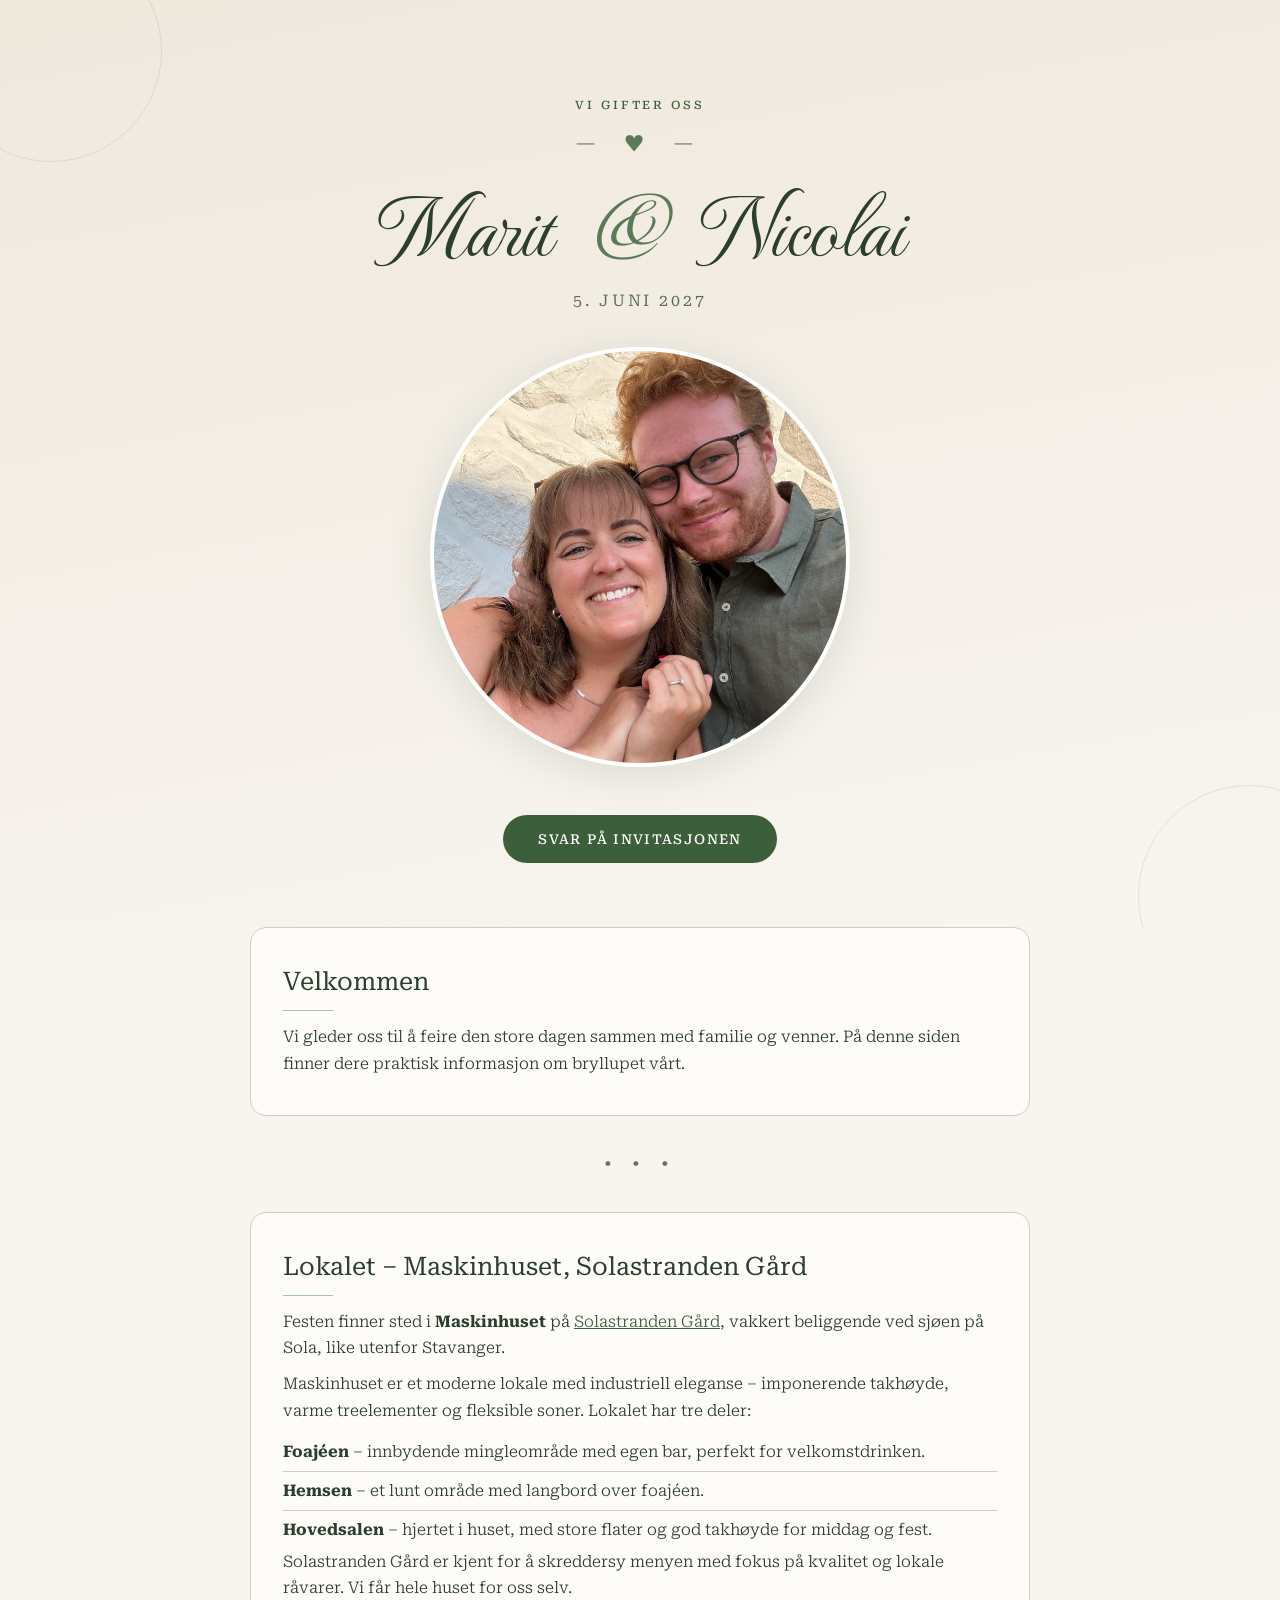
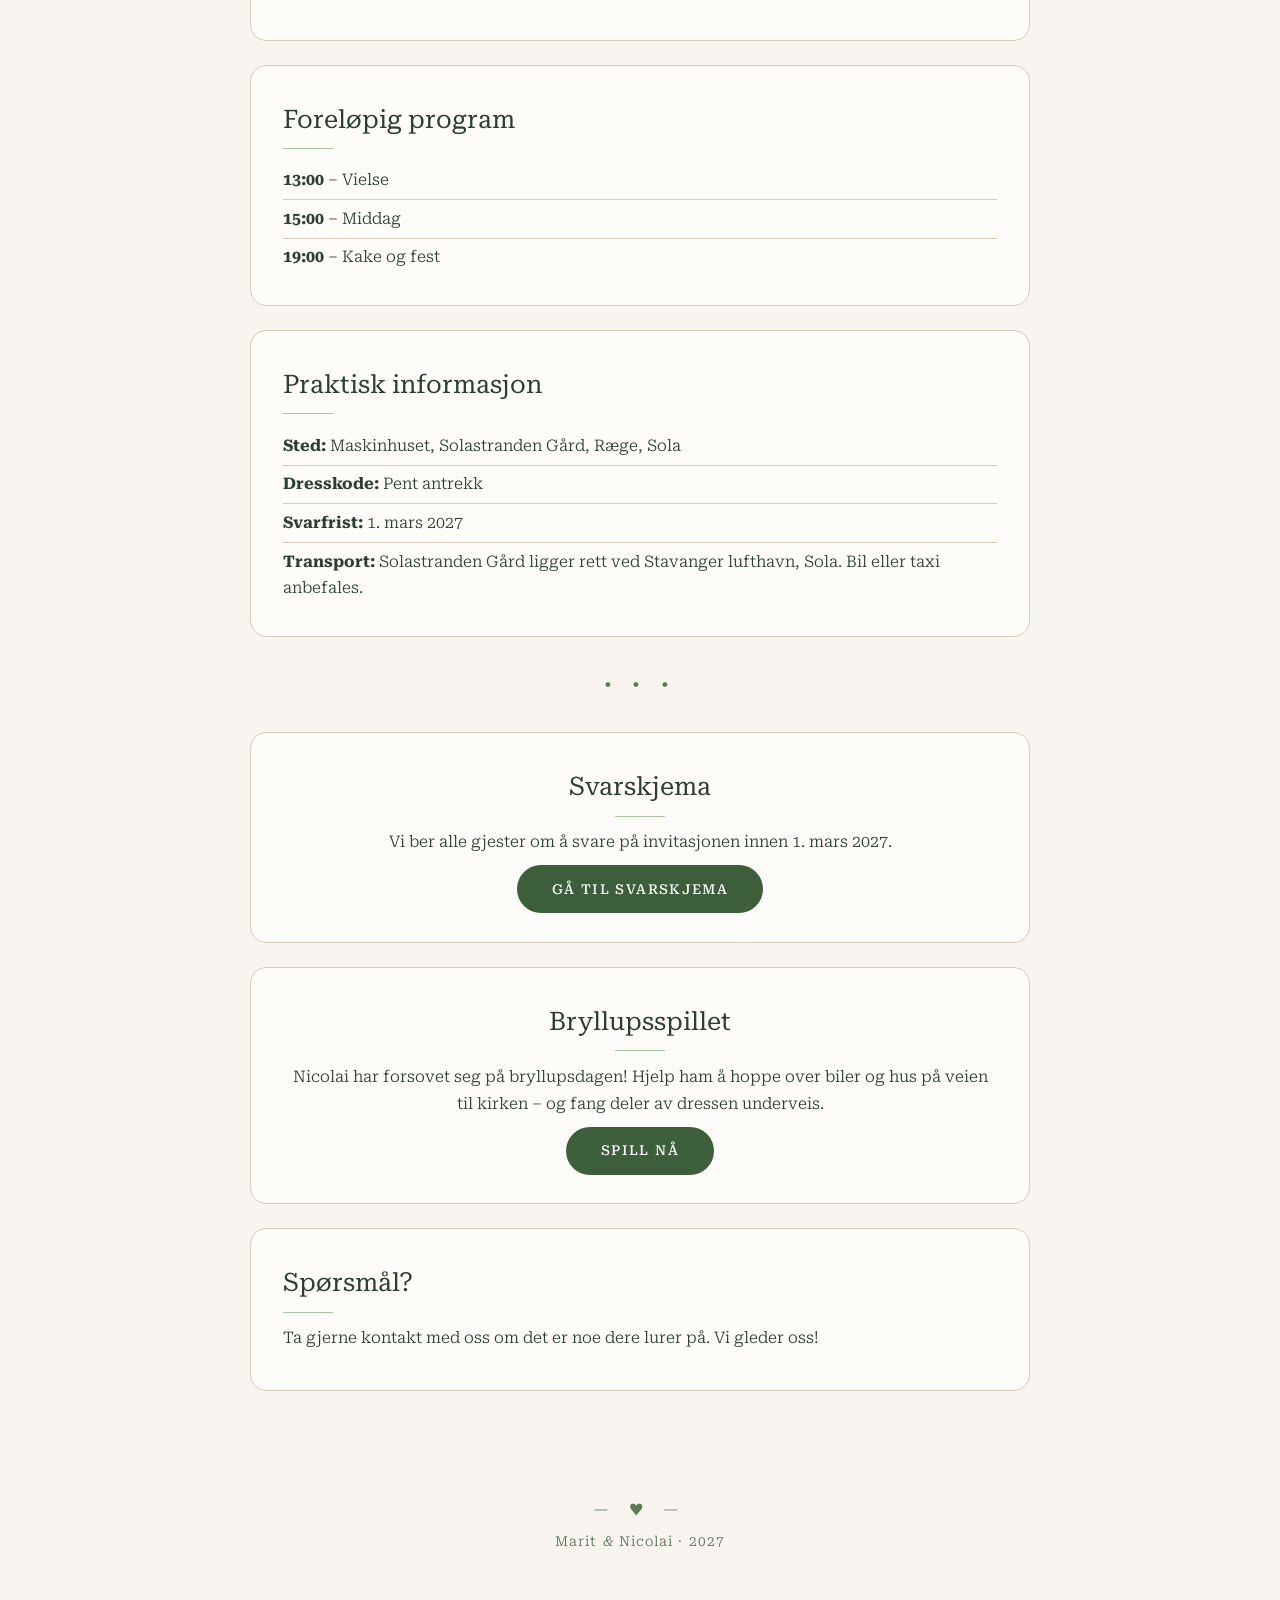
==== index.html @ cee585cf "PAge setup" ====
<!doctype html>
<html lang="no">
  <head>
    <meta charset="UTF-8" />
    <meta name="viewport" content="width=device-width, initial-scale=1.0" />
    <title>Marit & Nicolai – Bryllup 5. juni 2027</title>
    <meta
      name="description"
      content="Bryllupsside for Marit og Nicolai. Her finner du informasjon og svarskjema."
    />
    <link rel="stylesheet" href="./styles.css" />
  </head>
  <body>
    <header class="hero">
      <p class="eyebrow">Vi gifter oss</p>
      <span class="ornament">&mdash; &hearts; &mdash;</span>
      <h1>Marit <span class="amp">&amp;</span> Nicolai</h1>
      <p class="date">5. juni 2027</p>

      <div class="hero-image-wrapper">
        <img
          class="hero-image"
          src="./E16C2062-75F1-47F8-884A-7CAD8B64A231.JPG"
          alt="Marit og Nicolai"
        />
      </div>

      <a class="button" href="./svar.html">Svar p&aring; invitasjonen</a>
    </header>

    <main class="container">
      <section class="card">
        <h2>Velkommen</h2>
        <p>
          Vi gleder oss til &aring; feire den store dagen sammen med familie og
          venner. P&aring; denne siden finner dere praktisk informasjon om
          bryllupet v&aring;rt.
        </p>
      </section>

      <span class="divider">&bull; &bull; &bull;</span>

      <section class="card">
        <h2>Lokalet &ndash; Maskinhuset, Solastranden G&aring;rd</h2>
        <p>
          Festen finner sted i <strong>Maskinhuset</strong> p&aring;
          <a href="https://www.solastrandengaard.no/maskinhuset" target="_blank" rel="noopener">
            Solastranden G&aring;rd</a>, vakkert beliggende ved sj&oslash;en
          p&aring; Sola, like utenfor Stavanger.
        </p>
        <p>
          Maskinhuset er et moderne lokale med industriell eleganse &ndash;
          imponerende takh&oslash;yde, varme treelementer og fleksible soner.
          Lokalet har tre deler:
        </p>
        <ul>
          <li><strong>Foaj&eacute;en</strong> &ndash; innbydende mingleomr&aring;de med egen bar, perfekt for velkomstdrinken.</li>
          <li><strong>Hemsen</strong> &ndash; et lunt omr&aring;de med langbord over foaj&eacute;en.</li>
          <li><strong>Hovedsalen</strong> &ndash; hjertet i huset, med store flater og god takh&oslash;yde for middag og fest.</li>
        </ul>
        <p>
          Solastranden G&aring;rd er kjent for &aring; skreddersy menyen med
          fokus p&aring; kvalitet og lokale r&aring;varer. Vi f&aring;r hele
          huset for oss selv.
        </p>
      </section>

      <section class="card">
        <h2>Forel&oslash;pig program</h2>
        <ul>
          <li><strong>13:00</strong> &ndash; Vielse</li>
          <li><strong>15:00</strong> &ndash; Middag</li>
          <li><strong>19:00</strong> &ndash; Kake og fest</li>
        </ul>
      </section>

      <section class="card">
        <h2>Praktisk informasjon</h2>
        <ul>
          <li><strong>Sted:</strong> Maskinhuset, Solastranden G&aring;rd, R&aelig;ge, Sola</li>
          <li><strong>Dresskode:</strong> Pent antrekk</li>
          <li><strong>Svarfrist:</strong> 1. mars 2027</li>
          <li><strong>Transport:</strong> Solastranden G&aring;rd ligger rett ved Stavanger lufthavn, Sola. Bil eller taxi anbefales.</li>
        </ul>
      </section>

      <span class="divider">&bull; &bull; &bull;</span>

      <section class="card center">
        <h2>Svarskjema</h2>
        <p>
          Vi ber alle gjester om &aring; svare p&aring; invitasjonen innen
          1. mars 2027.
        </p>
        <a class="button" href="./svar.html">G&aring; til svarskjema</a>
      </section>

      <section class="card center">
        <h2>Bryllupsspillet</h2>
        <p>
          Nicolai har forsovet seg p&aring; bryllupsdagen! Hjelp ham &aring;
          hoppe over biler og hus p&aring; veien til kirken &ndash; og fang
          deler av dressen underveis.
        </p>
        <a class="button" href="./spill.html">Spill n&aring;</a>
      </section>

      <section class="card">
        <h2>Sp&oslash;rsm&aring;l?</h2>
        <p>
          Ta gjerne kontakt med oss om det er noe dere lurer p&aring;.
          Vi gleder oss!
        </p>
      </section>
    </main>

    <footer class="footer">
      <span class="ornament">&mdash; &hearts; &mdash;</span>
      <p>Marit <em>&amp;</em> Nicolai &middot; 2027</p>
    </footer>
  </body>
</html>
---- styles.css ----
@import url('https://fonts.googleapis.com/css2?family=MonteCarlo&family=Roboto+Serif:ital,wght@0,300;0,400;0,500;0,600;1,300;1,400&display=swap');

:root {
  color-scheme: light;
  --bg: #f8f5f0;
  --text: #2c3e2d;
  --text-light: #5a6e5b;
  --card: #fefcf9;
  --accent: #3d5e3a;
  --accent-hover: #2e4a2b;
  --accent-light: #a8c4a6;
  --border: #d6ccbc;
  --gold: #5c7a58;
  --blush: #efe8dd;
  --font-script: 'MonteCarlo', cursive;
  --font-serif: 'Roboto Serif', 'Georgia', serif;
}

* {
  box-sizing: border-box;
}

body {
  margin: 0;
  font-family: var(--font-serif);
  font-weight: 300;
  background: var(--bg);
  color: var(--text);
  line-height: 1.65;
  font-size: 16px;
}

/* ---- HERO ---- */

.hero {
  position: relative;
  text-align: center;
  padding: 6rem 1.5rem 4rem;
  background: linear-gradient(170deg, #efe8dd 0%, #f8f5f0 100%);
  overflow: hidden;
}

.hero::before,
.hero::after {
  content: '';
  position: absolute;
  width: 220px;
  height: 220px;
  border: 1px solid var(--accent-light);
  border-radius: 50%;
  opacity: 0.35;
  pointer-events: none;
}

.hero::before {
  top: -60px;
  left: -60px;
}

.hero::after {
  bottom: -80px;
  right: -80px;
}

.eyebrow {
  margin: 0 0 0.5rem;
  letter-spacing: 0.25em;
  text-transform: uppercase;
  font-size: 0.72rem;
  font-weight: 500;
  color: var(--accent);
}

.ornament {
  display: block;
  margin: 0.6rem auto 0.8rem;
  font-size: 1.4rem;
  color: var(--gold);
  letter-spacing: 0.5em;
  user-select: none;
}

h1 {
  margin: 0;
  font-family: var(--font-script);
  font-weight: 400;
  font-size: clamp(3rem, 8vw, 5.5rem);
  line-height: 1.15;
  color: var(--text);
}

h1 .amp {
  font-style: italic;
  font-weight: 300;
  color: var(--gold);
  padding: 0 0.15em;
}

.date {
  margin: 0.8rem 0 2rem;
  font-family: var(--font-serif);
  font-size: 1rem;
  font-weight: 400;
  letter-spacing: 0.18em;
  text-transform: uppercase;
  color: var(--text-light);
}

/* ---- HERO IMAGE ---- */

.hero-image-wrapper {
  max-width: 420px;
  margin: 0 auto 2.5rem;
}

.hero-image {
  width: 100%;
  aspect-ratio: 1 / 1;
  object-fit: cover;
  border-radius: 50%;
  border: 4px solid #fff;
  box-shadow: 0 8px 40px rgba(61, 94, 58, 0.15);
}

/* ---- SECTION DIVIDER ---- */

.divider {
  display: block;
  text-align: center;
  margin: 0.5rem 0;
  font-size: 1.2rem;
  color: var(--gold);
  letter-spacing: 0.4em;
  user-select: none;
}

/* ---- CONTAINER / CARDS ---- */

.container {
  width: min(780px, 90vw);
  margin: 0 auto 4rem;
  display: grid;
  gap: 1.5rem;
}

.card {
  background: var(--card);
  border: 1px solid var(--border);
  border-radius: 16px;
  padding: 2rem 2rem 1.8rem;
}

h2 {
  font-family: var(--font-serif);
  font-weight: 400;
  font-size: 1.6rem;
  margin: 0 0 0.8rem;
  color: var(--text);
}

h2::after {
  content: '';
  display: block;
  width: 50px;
  height: 1px;
  background: var(--accent-light);
  margin-top: 0.5rem;
}

.center h2::after {
  margin-left: auto;
  margin-right: auto;
}

p {
  margin: 0 0 0.6rem;
}

ul {
  padding-left: 0;
  list-style: none;
  margin: 0;
}

ul li {
  padding: 0.35rem 0;
  border-bottom: 1px solid var(--border);
}

ul li:last-child {
  border-bottom: none;
}

/* ---- BUTTONS ---- */

.button {
  display: inline-block;
  border: none;
  border-radius: 999px;
  background: var(--accent);
  color: #fff;
  padding: 0.8rem 2.2rem;
  font-family: var(--font-serif);
  font-size: 0.85rem;
  font-weight: 500;
  letter-spacing: 0.1em;
  text-transform: uppercase;
  text-decoration: none;
  cursor: pointer;
  transition: background 0.25s ease, transform 0.2s ease;
}

.button:hover {
  background: var(--accent-hover);
  transform: translateY(-1px);
}

/* ---- FORMS ---- */

.form {
  display: grid;
  gap: 1rem;
}

label {
  display: grid;
  gap: 0.3rem;
  font-weight: 500;
  font-size: 0.9rem;
  color: var(--text);
}

input,
select,
textarea {
  font: inherit;
  font-weight: 300;
  border: 1px solid var(--border);
  border-radius: 10px;
  padding: 0.7rem 0.85rem;
  background: #fff;
  transition: border-color 0.2s ease, box-shadow 0.2s ease;
}

input:focus,
select:focus,
textarea:focus {
  outline: none;
  border-color: var(--accent);
  box-shadow: 0 0 0 3px rgba(61, 94, 58, 0.12);
}

.status {
  margin: 0.4rem 0 0;
  font-size: 0.9rem;
  color: #4a7c59;
  min-height: 1.4em;
}

.status.error {
  color: #a33;
}

/* ---- UTILITY ---- */

.center {
  text-align: center;
}

a {
  color: var(--accent);
}

/* ---- HERO SMALL (svar.html) ---- */

.hero-small {
  padding: 3.5rem 1.5rem 2rem;
}

.back-link {
  color: var(--accent);
  text-decoration: none;
  text-transform: none;
  letter-spacing: normal;
  font-size: 0.9rem;
  font-weight: 400;
}

.back-link:hover {
  text-decoration: underline;
}

/* ---- FOOTER ---- */

.footer {
  text-align: center;
  padding: 2rem 1rem 2.5rem;
  color: var(--text-light);
  font-size: 0.85rem;
  letter-spacing: 0.08em;
}

.footer .ornament {
  font-size: 1rem;
  margin-bottom: 0.4rem;
}

/* ---- RESPONSIVE ---- */

@media (max-width: 600px) {
  .hero {
    padding: 4rem 1rem 3rem;
  }

  .card {
    padding: 1.4rem 1.2rem;
  }

  .hero-image-wrapper {
    max-width: 280px;
  }
}
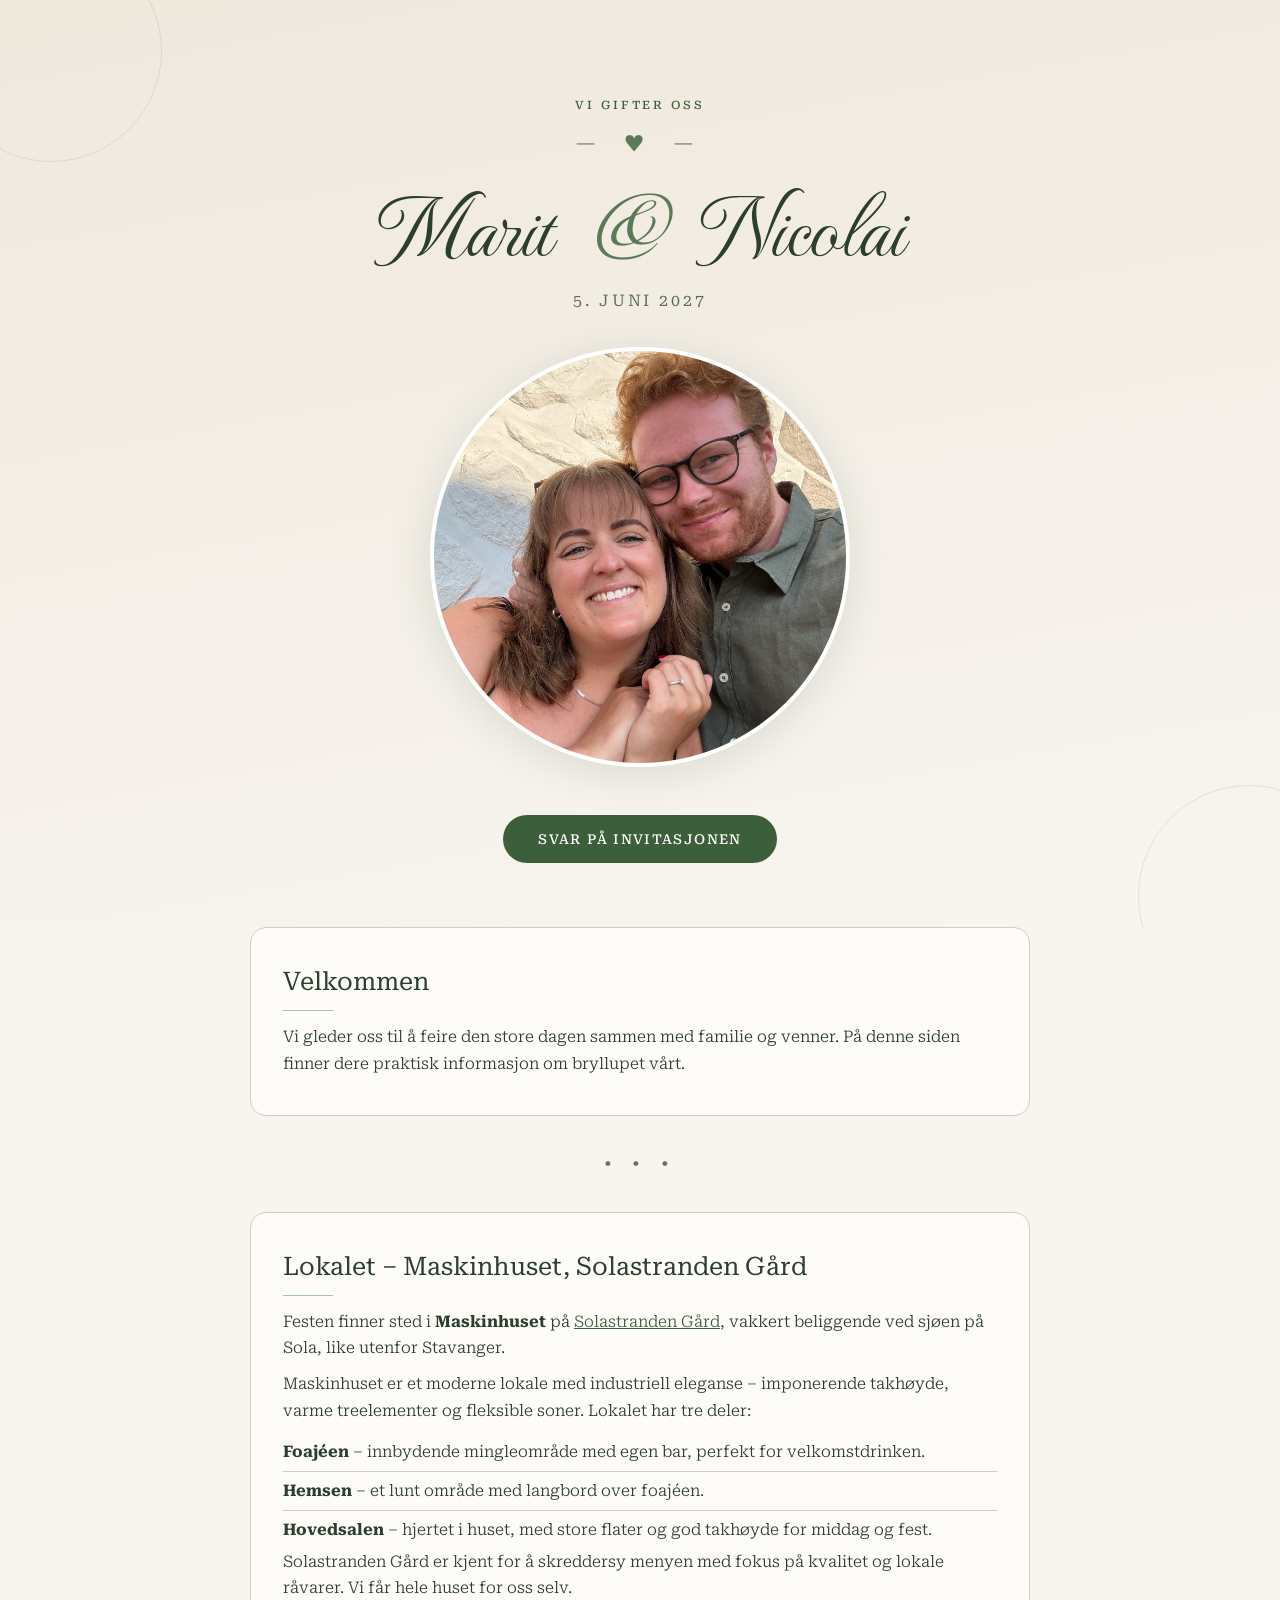
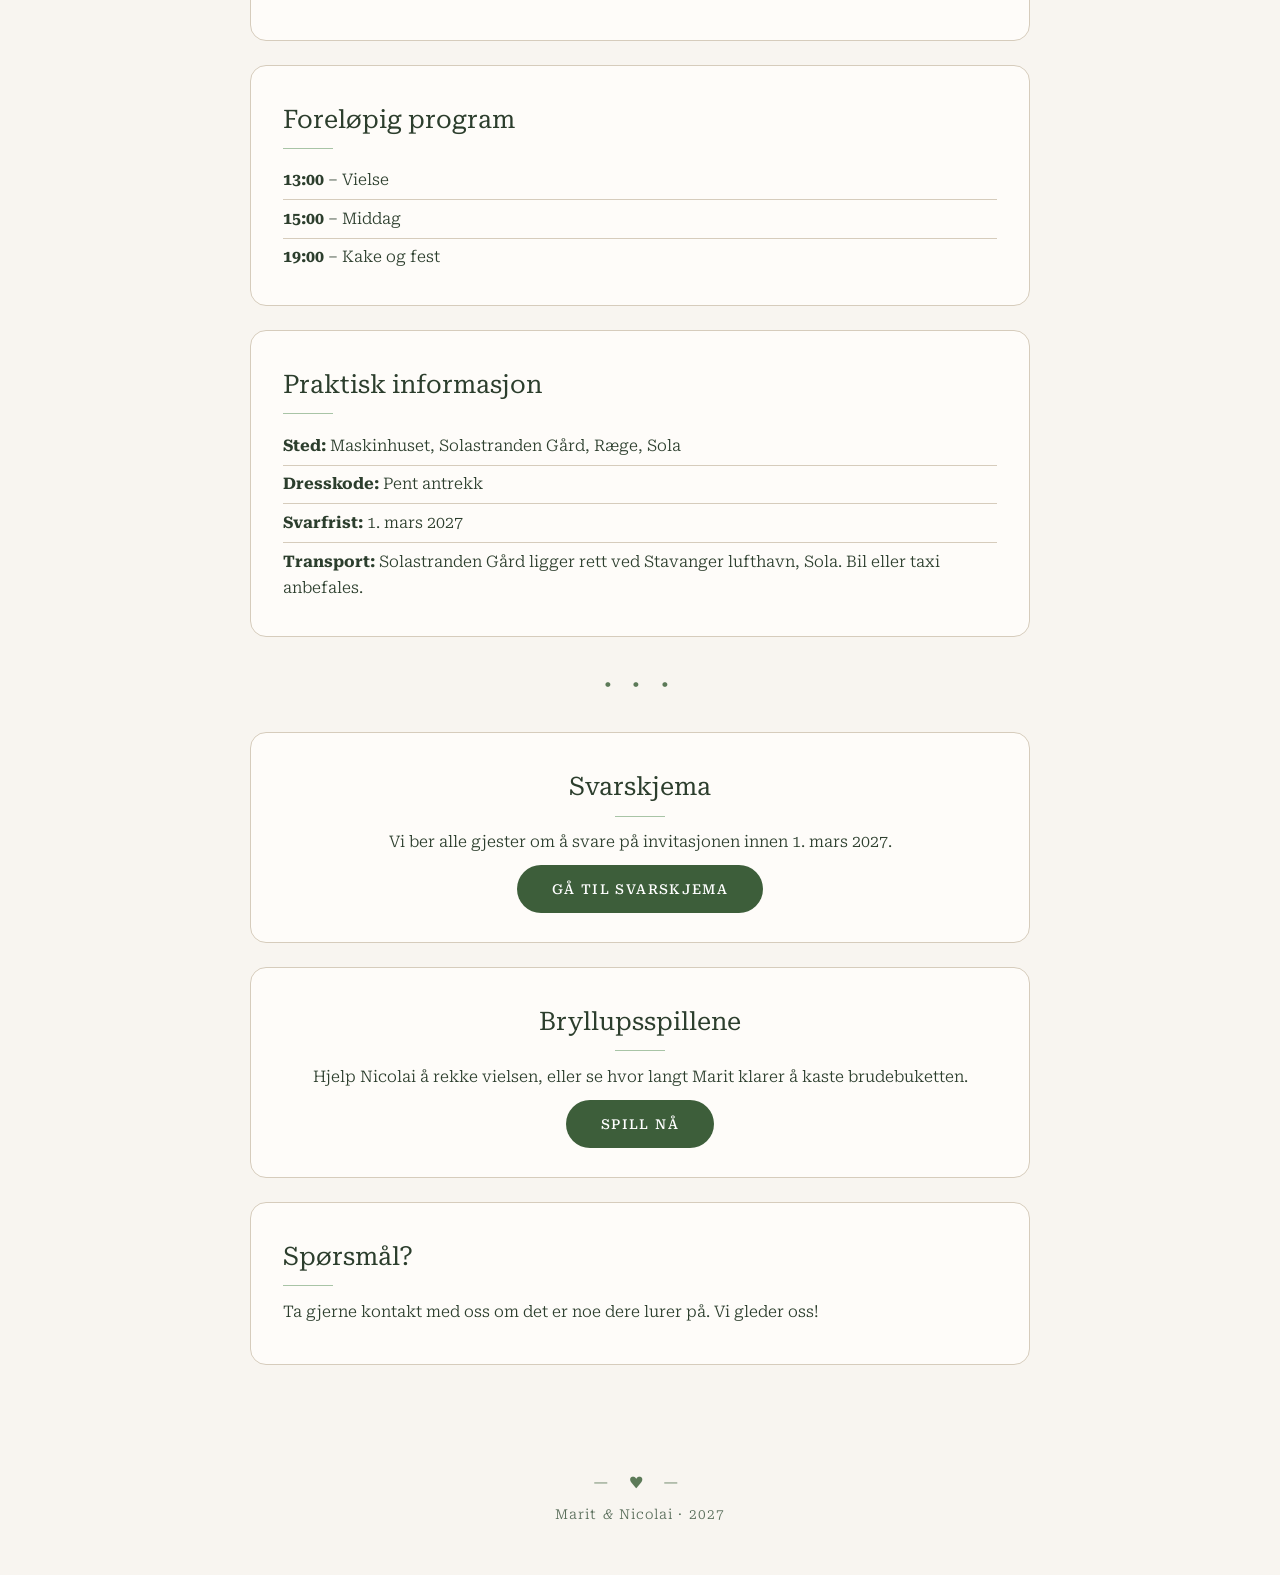
==== commit 50714fde: "Add "Kast buketten!" incremental bouquet-toss game - New game where Marit throws the bouquet backwar" ====
--- a/index.html
+++ b/index.html
@@ -96,11 +96,10 @@
       </section>
 
       <section class="card center">
-        <h2>Bryllupsspillet</h2>
+        <h2>Bryllupsspillene</h2>
         <p>
-          Nicolai har forsovet seg p&aring; bryllupsdagen! Hjelp ham &aring;
-          hoppe over biler og hus p&aring; veien til kirken &ndash; og fang
-          deler av dressen underveis.
+          Hjelp Nicolai &aring; rekke vielsen, eller se hvor langt Marit
+          klarer &aring; kaste brudebuketten.
         </p>
         <a class="button" href="./spill.html">Spill n&aring;</a>
       </section>
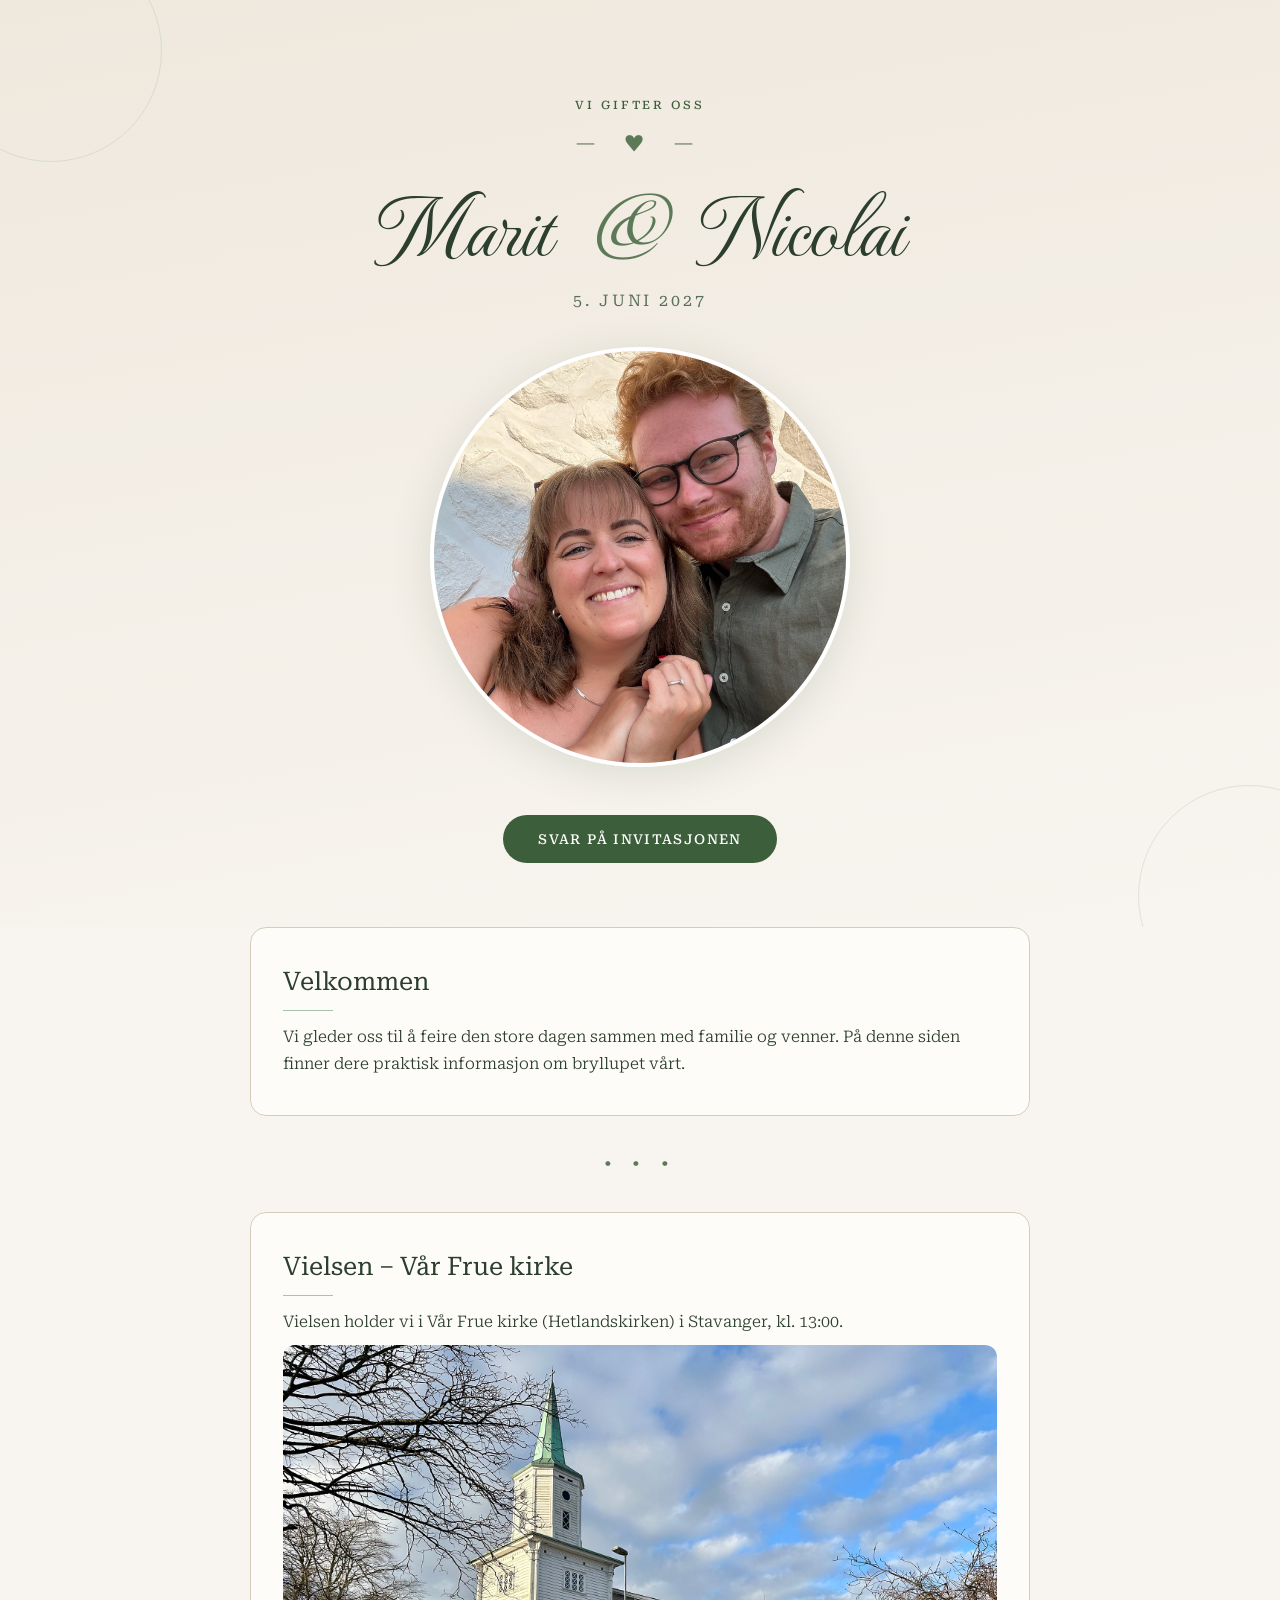
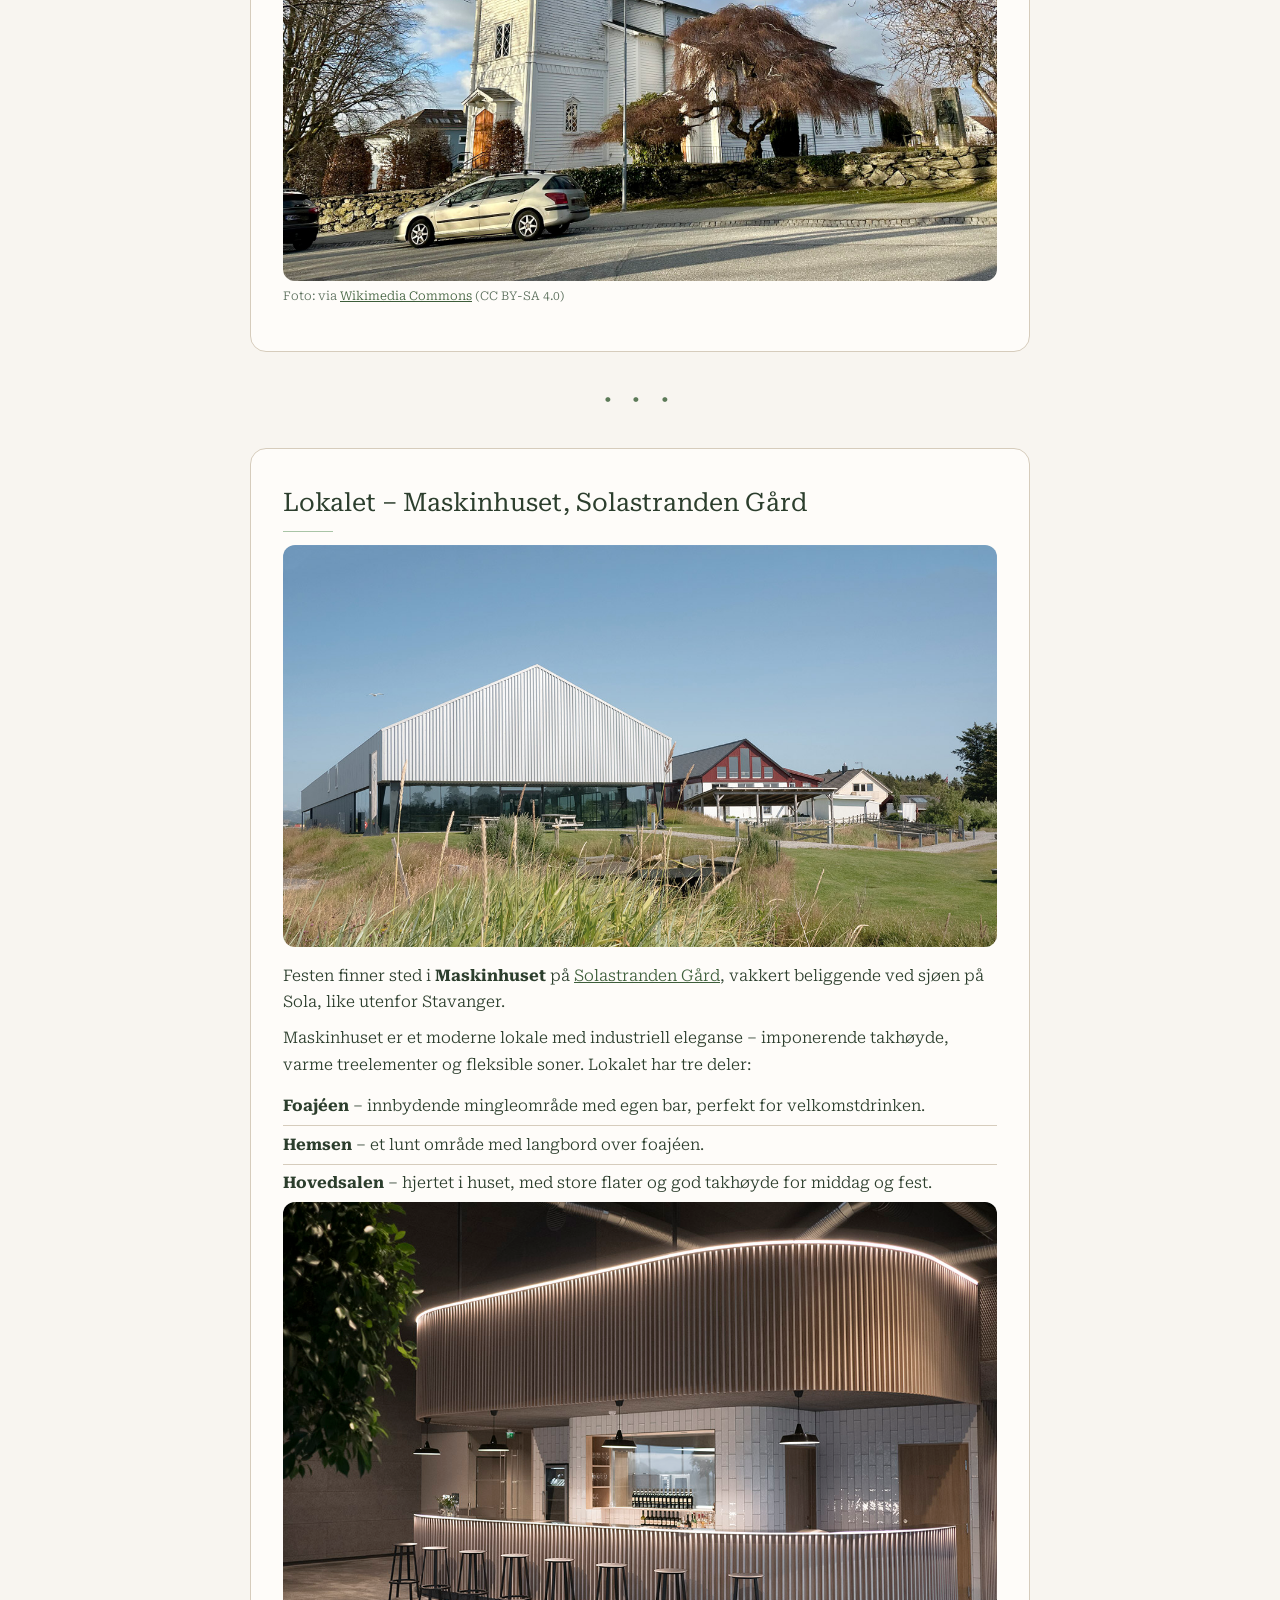
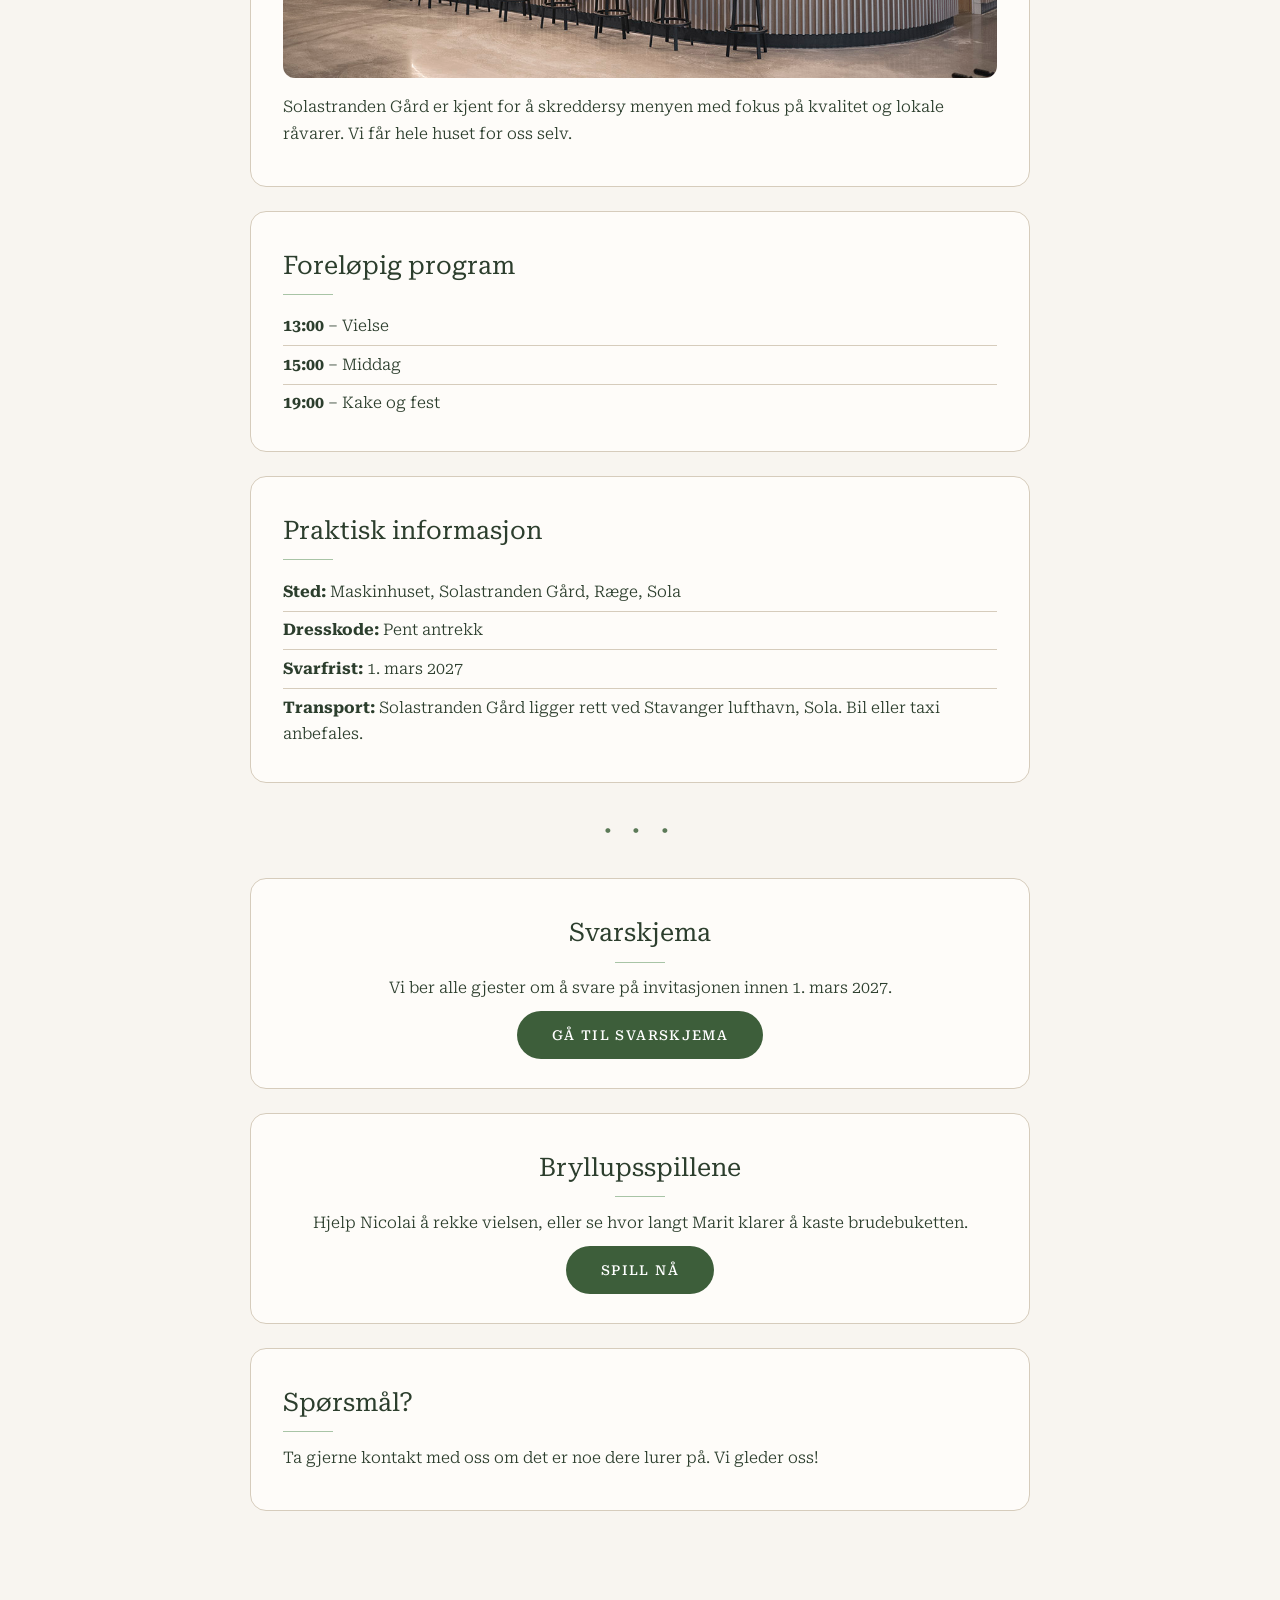
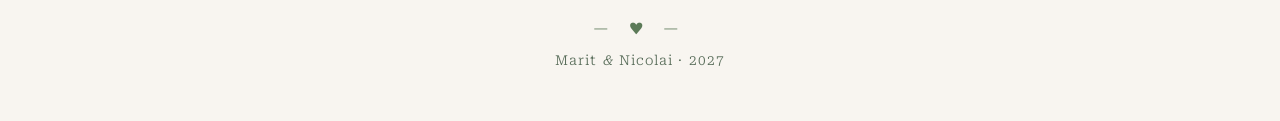
==== commit 4cd5c50d: "Legg til bilder, kirkeseksjon og RSVP-spørsmål" ====
--- a/index.html
+++ b/index.html
@@ -41,7 +41,24 @@
       <span class="divider">&bull; &bull; &bull;</span>
 
       <section class="card">
+        <h2>Vielsen &ndash; V&aring;r Frue kirke</h2>
+        <p>Vielsen holder vi i V&aring;r Frue kirke (Hetlandskirken) i Stavanger, kl. 13:00.</p>
+        <figure class="photo">
+          <img src="./bilder/hetlandskirken.jpg" alt="Hetlandskirken, Vår Frue kirke i Stavanger" />
+          <figcaption>
+            Foto: via
+            <a href="https://commons.wikimedia.org/wiki/File:Frue_kirke_(Hetlandskirken)_1854_Jelsagata_Storhaug_Hetland_gravlund_Church_Stavanger_Norway_2023-03-20_IMG_8814.jpg" target="_blank" rel="noopener">Wikimedia Commons</a> (CC BY-SA 4.0)
+          </figcaption>
+        </figure>
+      </section>
+
+      <span class="divider">&bull; &bull; &bull;</span>
+
+      <section class="card">
         <h2>Lokalet &ndash; Maskinhuset, Solastranden G&aring;rd</h2>
+        <figure class="photo">
+          <img src="./bilder/maskinhuset-utenfra.jpg" alt="Maskinhuset og Solastranden G&aring;rd sett utenfra" />
+        </figure>
         <p>
           Festen finner sted i <strong>Maskinhuset</strong> p&aring;
           <a href="https://www.solastrandengaard.no/maskinhuset" target="_blank" rel="noopener">
@@ -58,6 +75,9 @@
           <li><strong>Hemsen</strong> &ndash; et lunt omr&aring;de med langbord over foaj&eacute;en.</li>
           <li><strong>Hovedsalen</strong> &ndash; hjertet i huset, med store flater og god takh&oslash;yde for middag og fest.</li>
         </ul>
+        <figure class="photo">
+          <img src="./bilder/maskinhuset-innenfra.jpg" alt="Baren i Maskinhuset" />
+        </figure>
         <p>
           Solastranden G&aring;rd er kjent for &aring; skreddersy menyen med
           fokus p&aring; kvalitet og lokale r&aring;varer. Vi f&aring;r hele
--- a/styles.css
+++ b/styles.css
@@ -277,6 +277,31 @@
   padding: 3.5rem 1.5rem 2rem;
 }
 
+.hero-banner {
+  background: linear-gradient(rgba(248, 245, 240, 0.82), rgba(248, 245, 240, 0.94)),
+    url('./bilder/hetlandskirken.jpg') center / cover no-repeat;
+}
+
+/* ---- PHOTOS ---- */
+
+.photo {
+  margin: 0 0 1rem;
+}
+
+.photo img {
+  display: block;
+  width: 100%;
+  height: auto;
+  border-radius: 12px;
+}
+
+.photo figcaption,
+.credit {
+  margin-top: 0.4rem;
+  font-size: 0.75rem;
+  color: var(--text-light);
+}
+
 .back-link {
   color: var(--accent);
   text-decoration: none;
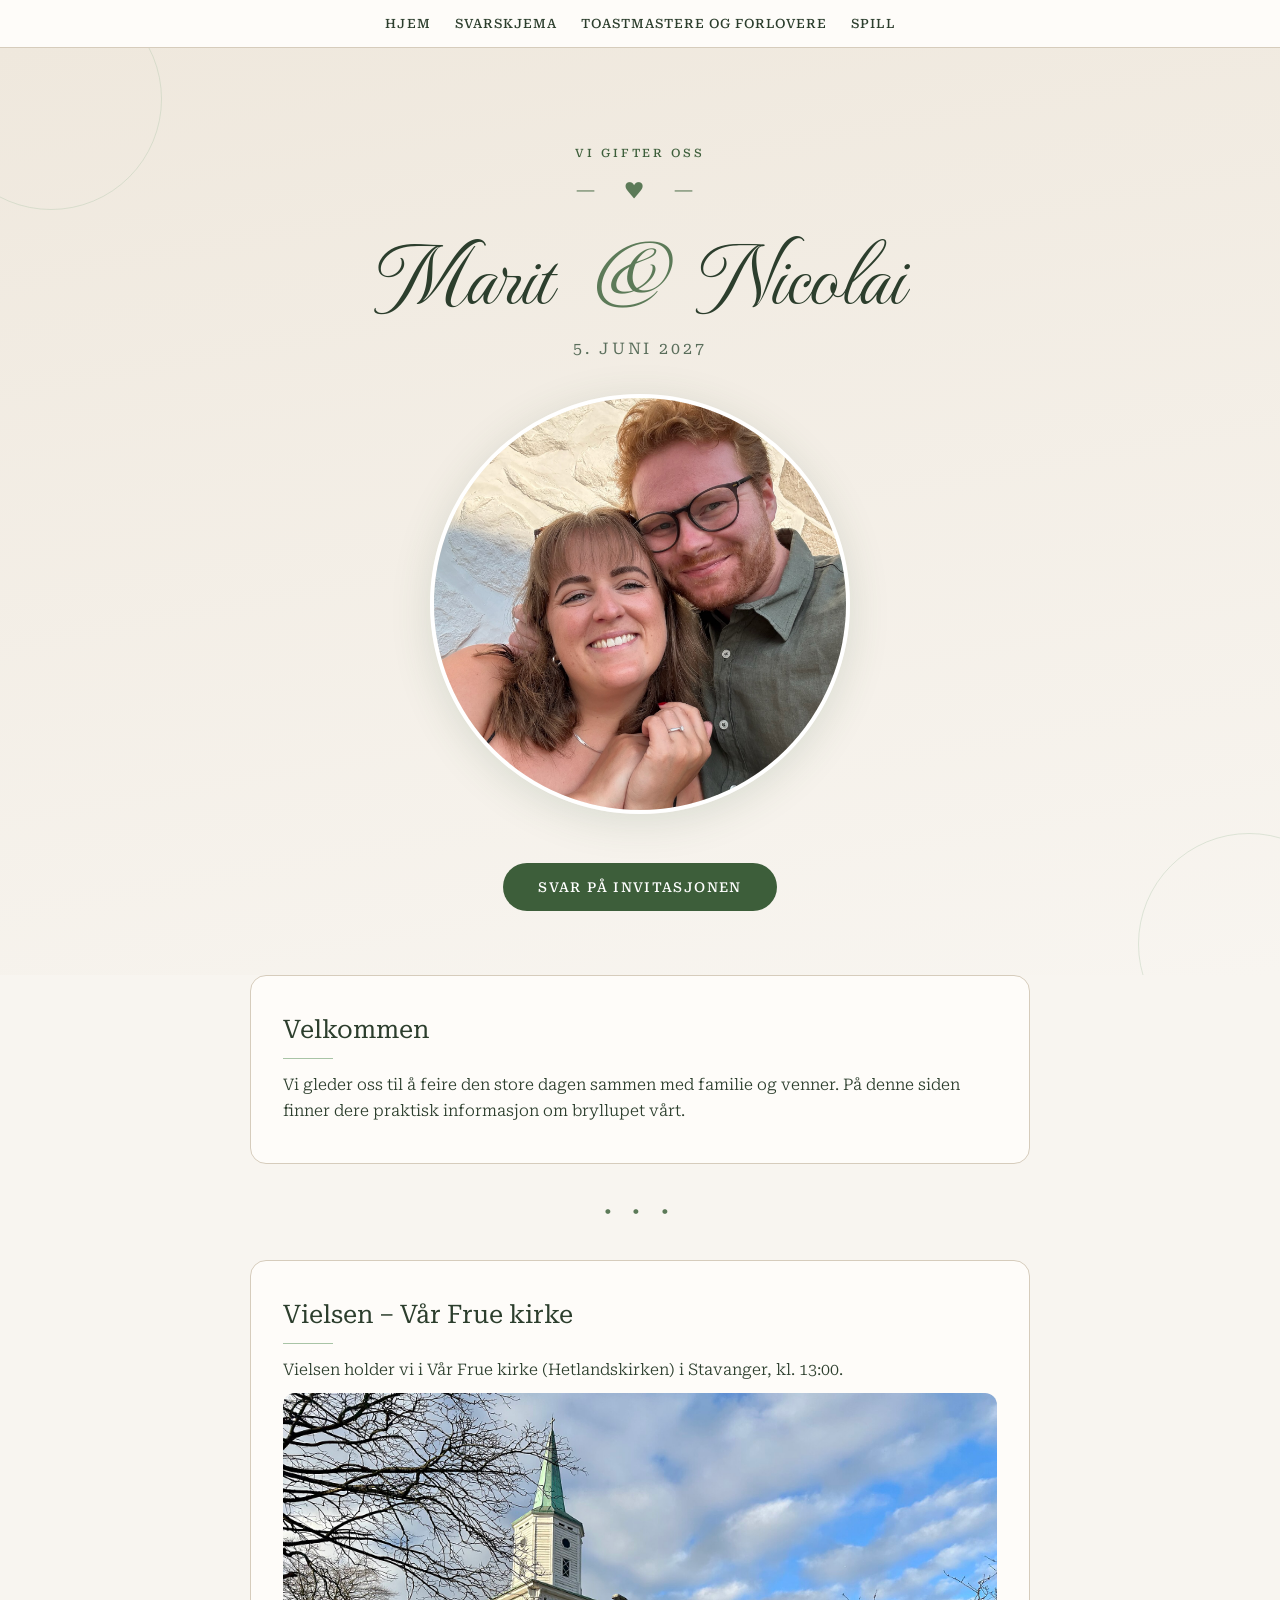
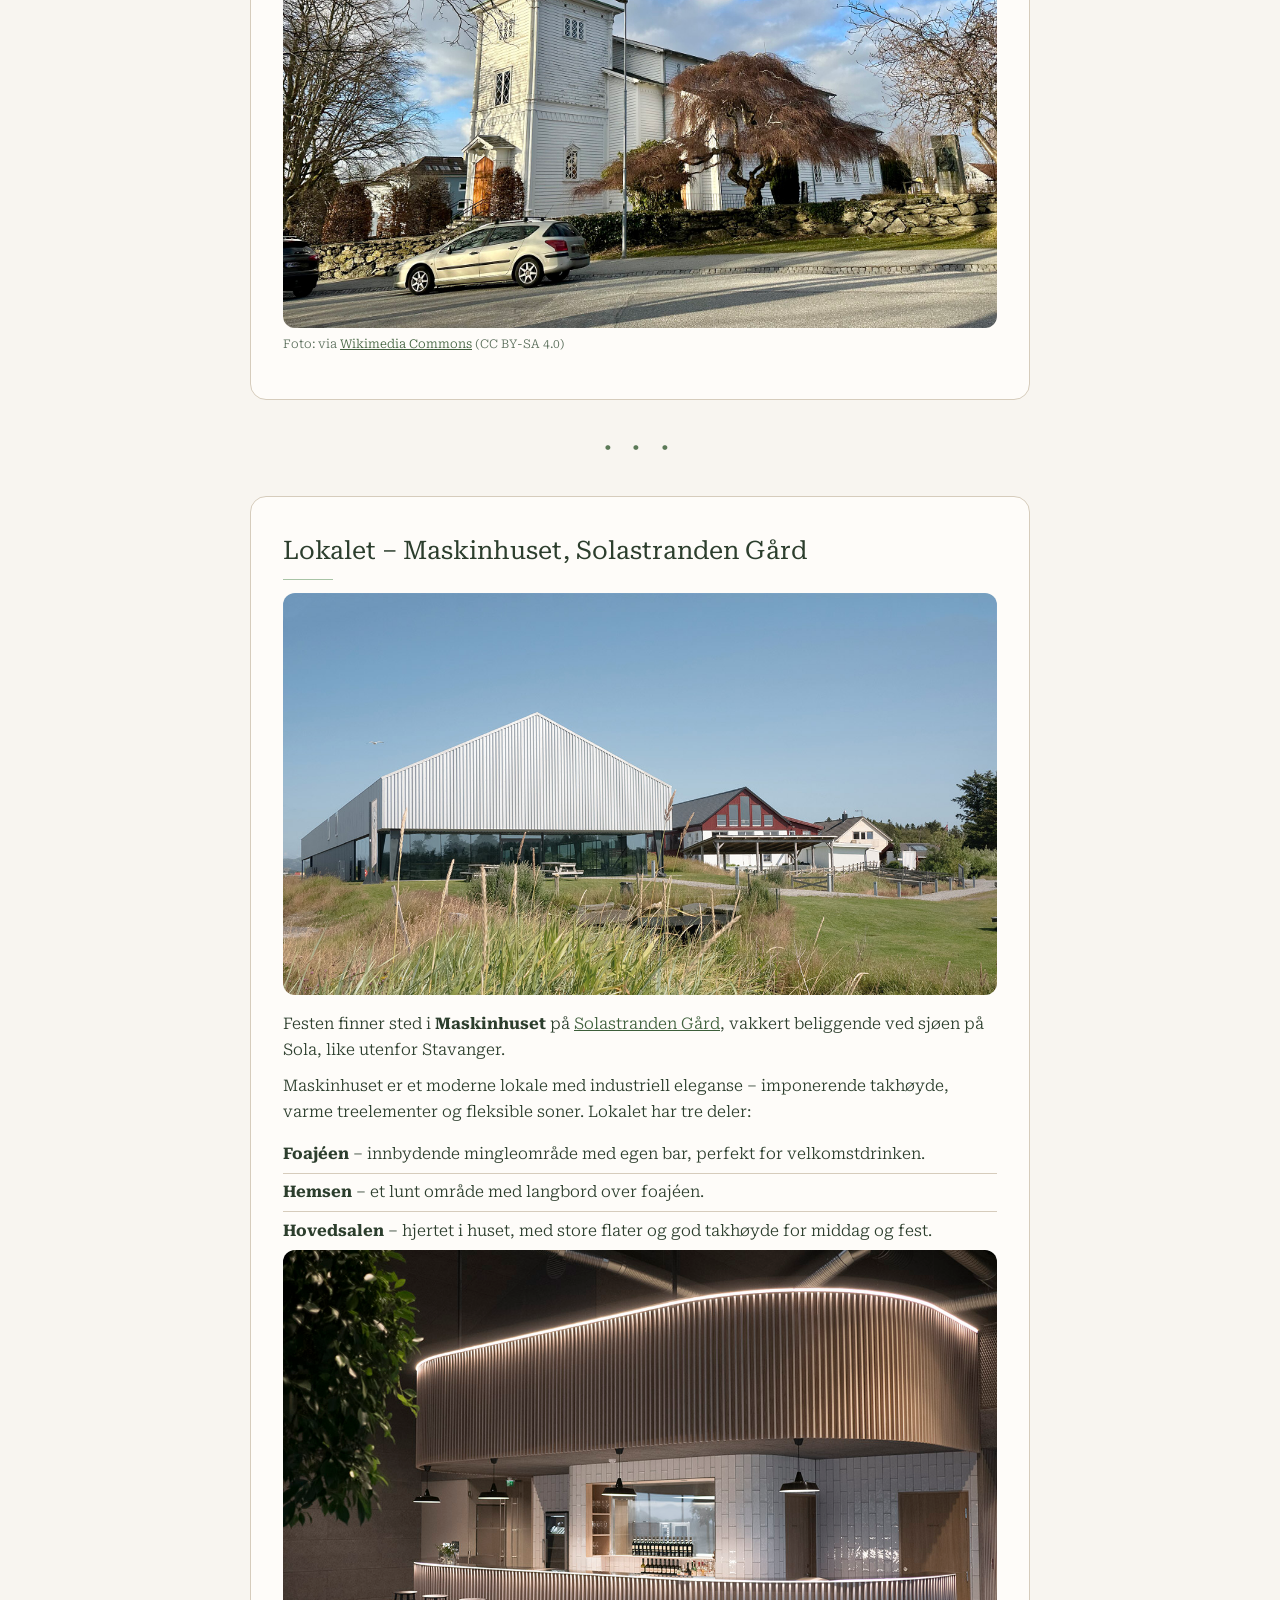
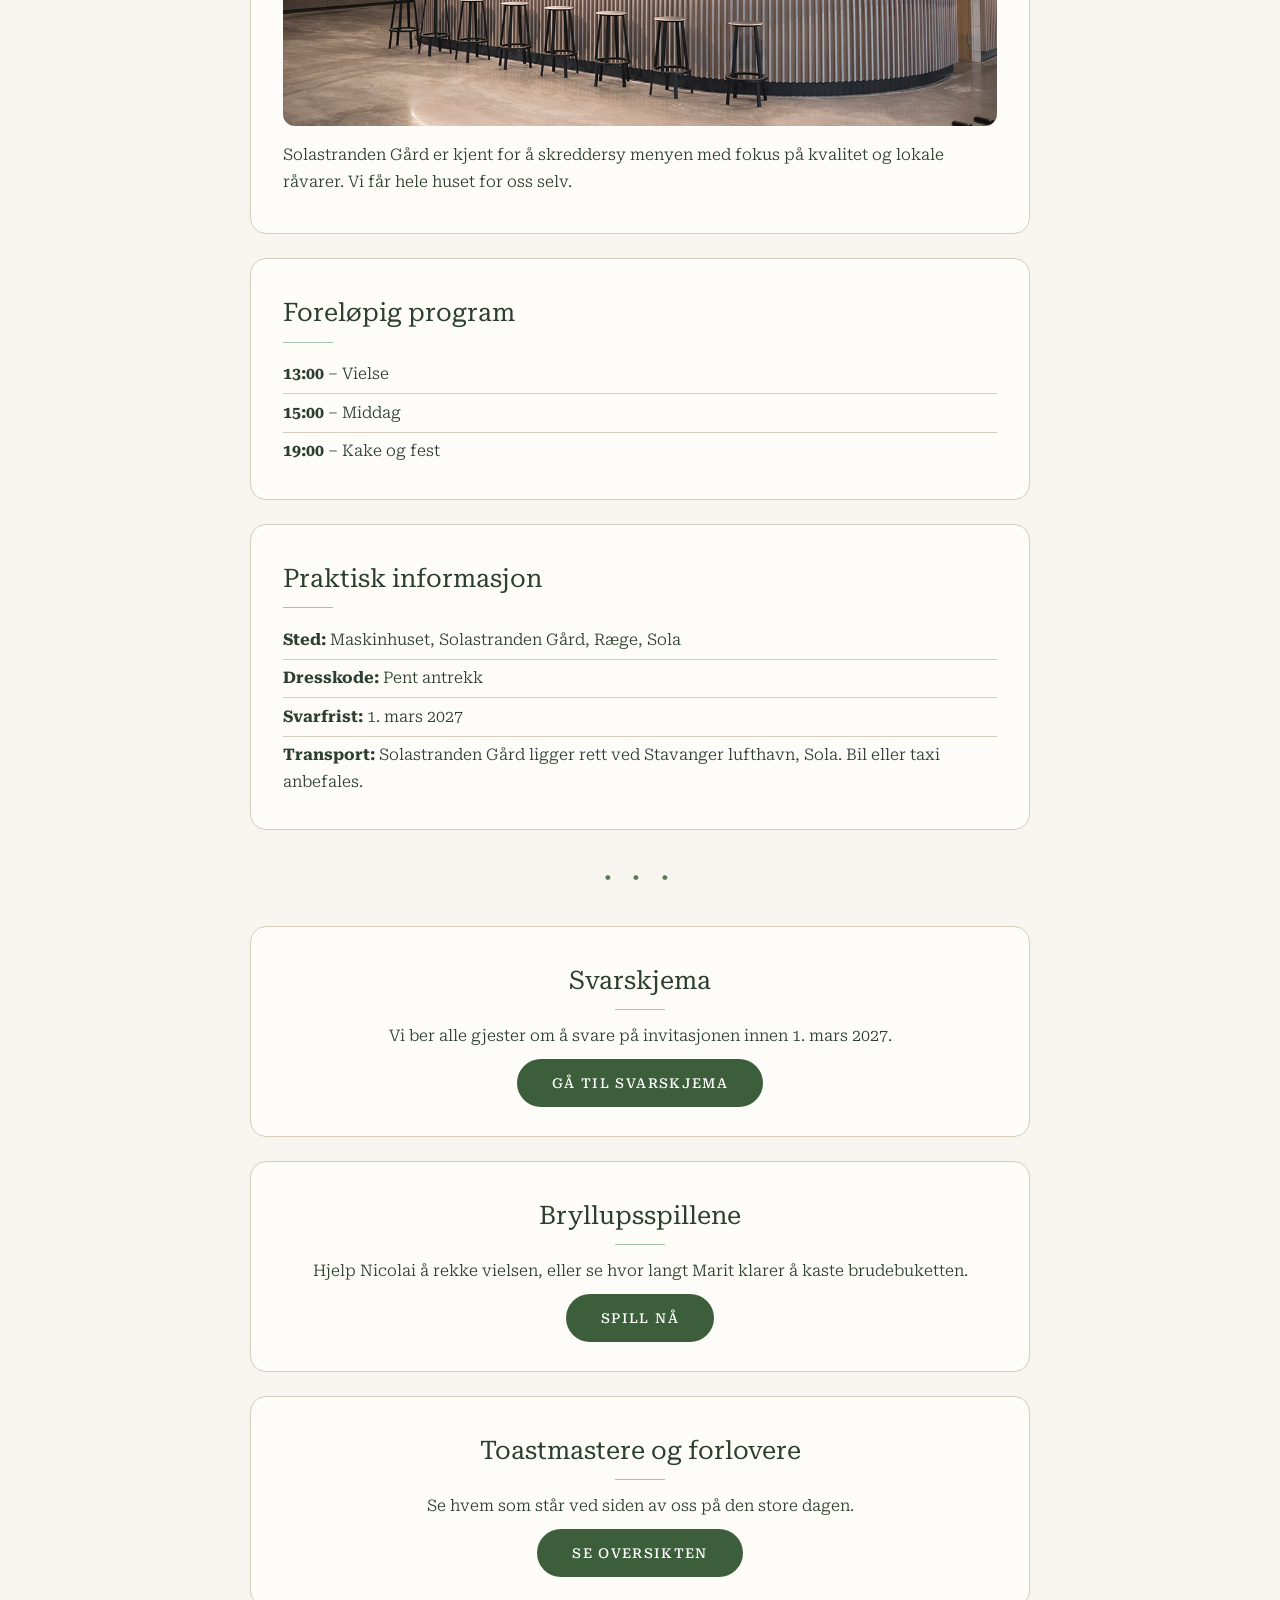
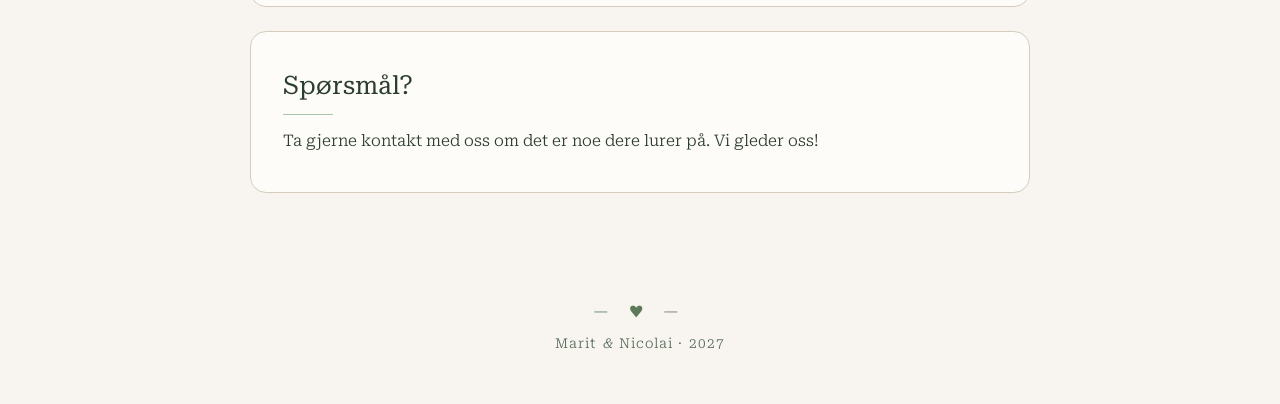
==== commit 28b067f8: "Add forlovere page" ====
--- a/index.html
+++ b/index.html
@@ -11,6 +11,12 @@
     <link rel="stylesheet" href="./styles.css" />
   </head>
   <body>
+    <nav class="site-nav">
+      <a href="./index.html">Hjem</a>
+      <a href="./svar.html">Svarskjema</a>
+      <a href="./forlovere.html">Toastmastere og forlovere</a>
+      <a href="./spill.html">Spill</a>
+    </nav>
     <header class="hero">
       <p class="eyebrow">Vi gifter oss</p>
       <span class="ornament">&mdash; &hearts; &mdash;</span>
@@ -124,6 +130,12 @@
         <a class="button" href="./spill.html">Spill n&aring;</a>
       </section>
 
+      <section class="card center">
+        <h2>Toastmastere og forlovere</h2>
+        <p>Se hvem som st&aring;r ved siden av oss p&aring; den store dagen.</p>
+        <a class="button" href="./forlovere.html">Se oversikten</a>
+      </section>
+
       <section class="card">
         <h2>Sp&oslash;rsm&aring;l?</h2>
         <p>
--- a/styles.css
+++ b/styles.css
@@ -315,6 +315,52 @@
   text-decoration: underline;
 }
 
+/* ---- RINGS (forlovere.html) ---- */
+
+.ring-grid {
+  display: flex;
+  flex-wrap: wrap;
+  justify-content: center;
+  gap: 1.5rem;
+  margin-top: 1rem;
+}
+
+.ring {
+  width: 140px;
+  height: 140px;
+  border-radius: 50%;
+  border: 2px solid var(--accent-light);
+  background: #fff;
+}
+
+/* ---- SITE NAV ---- */
+
+.site-nav {
+  position: sticky;
+  top: 0;
+  z-index: 10;
+  display: flex;
+  flex-wrap: wrap;
+  justify-content: center;
+  gap: 0.5rem 1.5rem;
+  padding: 0.8rem 1rem;
+  background: rgba(254, 252, 249, 0.95);
+  border-bottom: 1px solid var(--border);
+}
+
+.site-nav a {
+  color: var(--text);
+  text-decoration: none;
+  font-size: 0.8rem;
+  font-weight: 500;
+  letter-spacing: 0.08em;
+  text-transform: uppercase;
+}
+
+.site-nav a:hover {
+  color: var(--accent);
+}
+
 /* ---- FOOTER ---- */
 
 .footer {
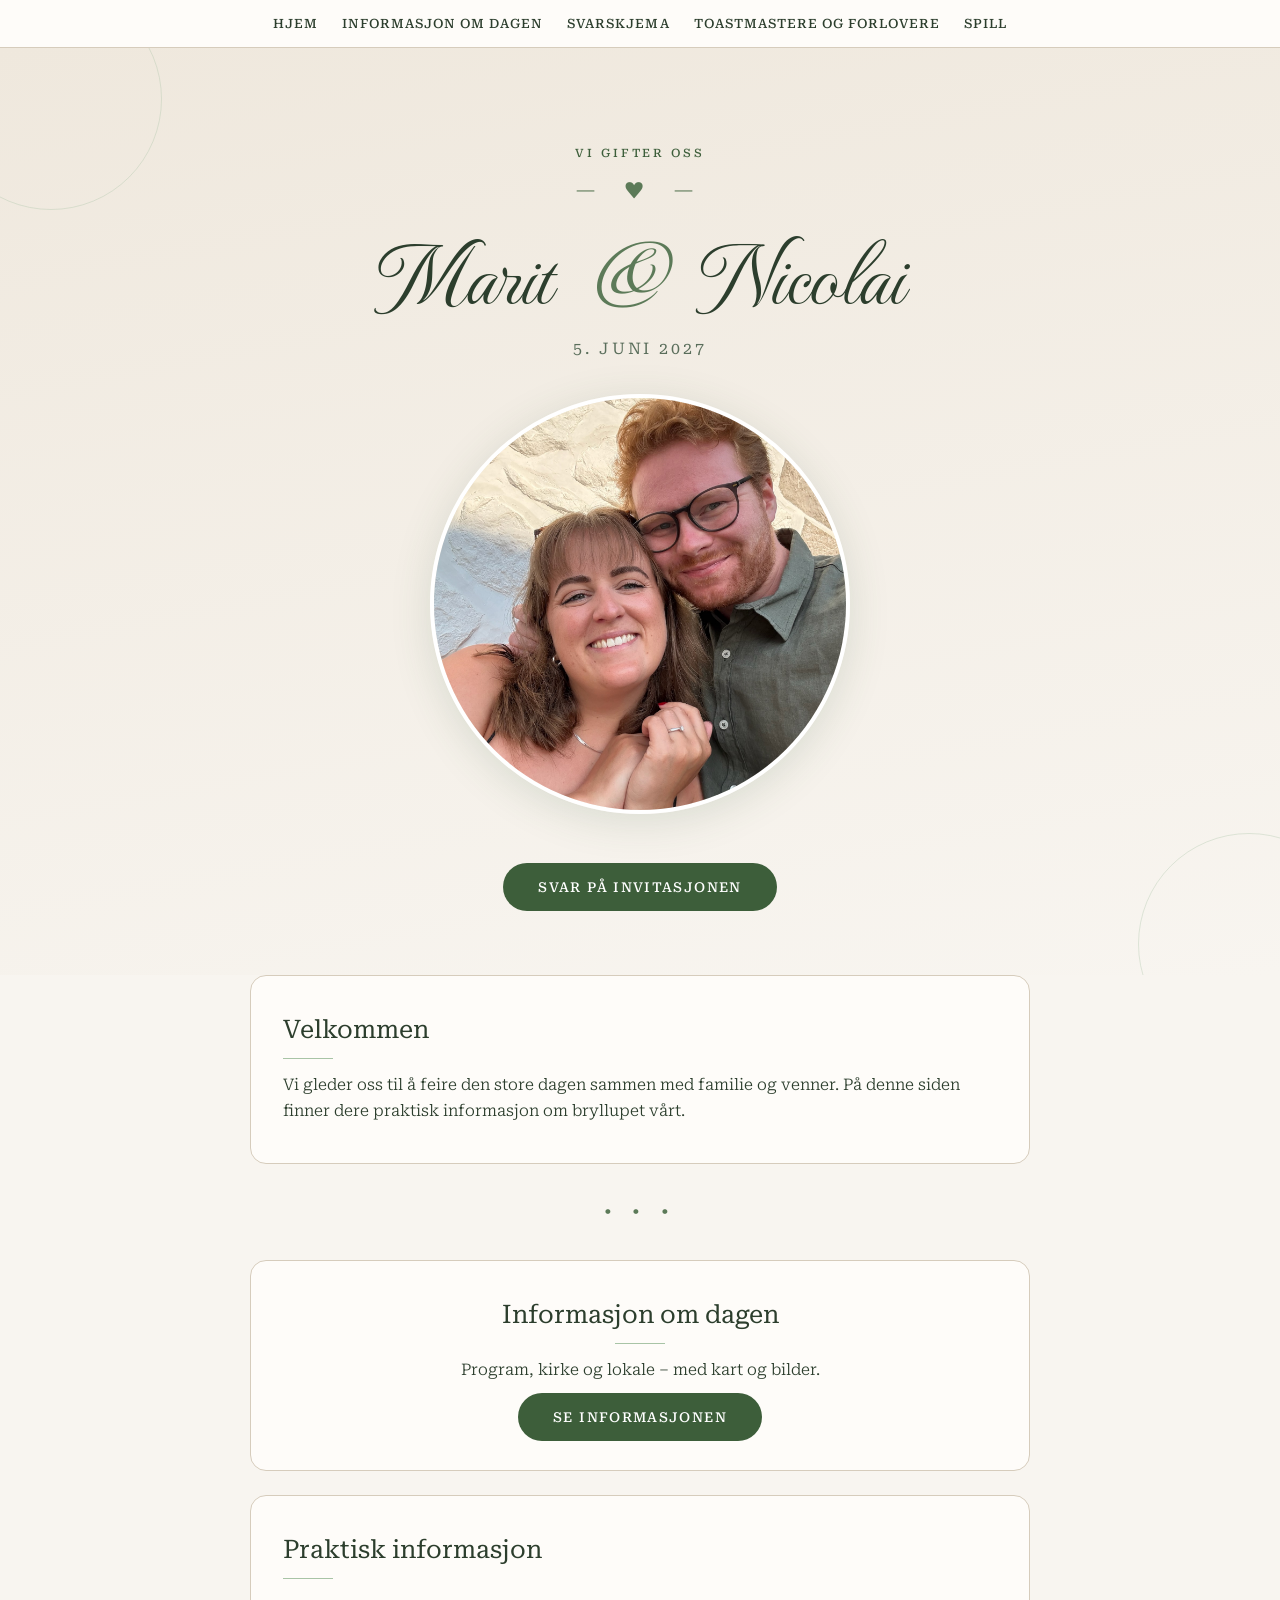
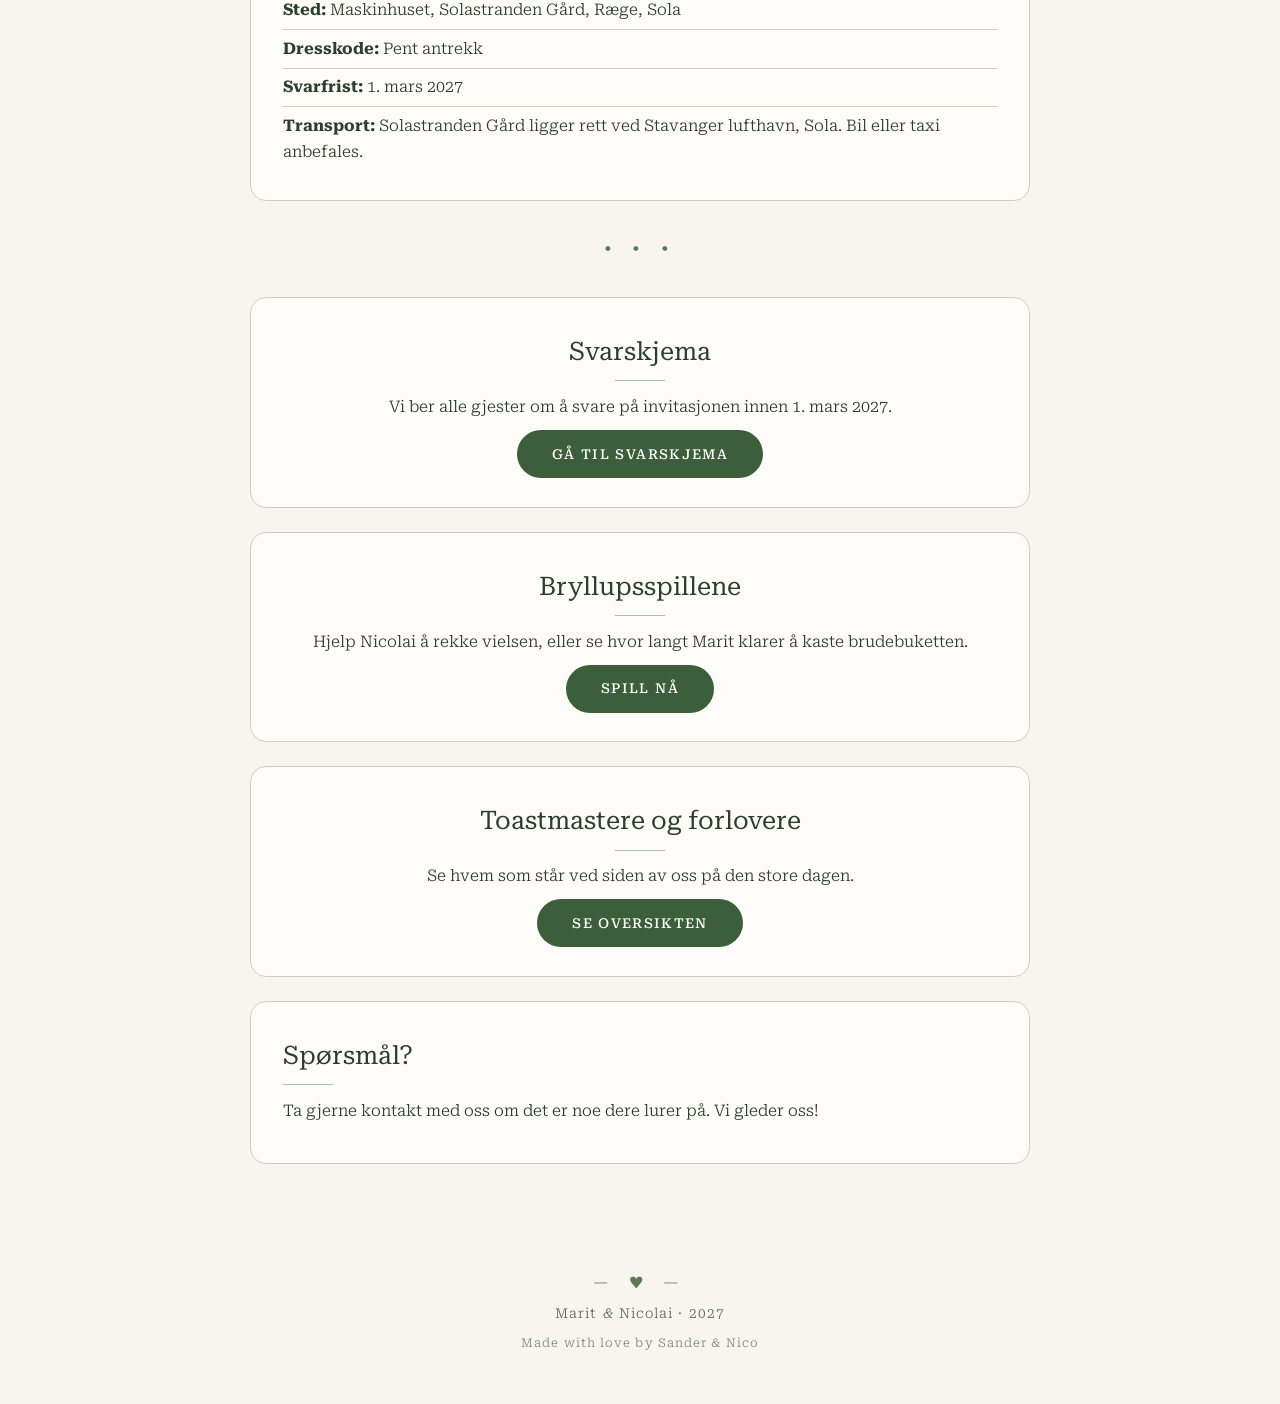
==== commit 65e3086d: "Several updates including new street racer game and scoreboard. Also wedding stuff" ====
--- a/index.html
+++ b/index.html
@@ -13,6 +13,7 @@
   <body>
     <nav class="site-nav">
       <a href="./index.html">Hjem</a>
+      <a href="./informasjon.html">Informasjon om dagen</a>
       <a href="./svar.html">Svarskjema</a>
       <a href="./forlovere.html">Toastmastere og forlovere</a>
       <a href="./spill.html">Spill</a>
@@ -46,58 +47,10 @@
 
       <span class="divider">&bull; &bull; &bull;</span>
 
-      <section class="card">
-        <h2>Vielsen &ndash; V&aring;r Frue kirke</h2>
-        <p>Vielsen holder vi i V&aring;r Frue kirke (Hetlandskirken) i Stavanger, kl. 13:00.</p>
-        <figure class="photo">
-          <img src="./bilder/hetlandskirken.jpg" alt="Hetlandskirken, Vår Frue kirke i Stavanger" />
-          <figcaption>
-            Foto: via
-            <a href="https://commons.wikimedia.org/wiki/File:Frue_kirke_(Hetlandskirken)_1854_Jelsagata_Storhaug_Hetland_gravlund_Church_Stavanger_Norway_2023-03-20_IMG_8814.jpg" target="_blank" rel="noopener">Wikimedia Commons</a> (CC BY-SA 4.0)
-          </figcaption>
-        </figure>
-      </section>
-
-      <span class="divider">&bull; &bull; &bull;</span>
-
-      <section class="card">
-        <h2>Lokalet &ndash; Maskinhuset, Solastranden G&aring;rd</h2>
-        <figure class="photo">
-          <img src="./bilder/maskinhuset-utenfra.jpg" alt="Maskinhuset og Solastranden G&aring;rd sett utenfra" />
-        </figure>
-        <p>
-          Festen finner sted i <strong>Maskinhuset</strong> p&aring;
-          <a href="https://www.solastrandengaard.no/maskinhuset" target="_blank" rel="noopener">
-            Solastranden G&aring;rd</a>, vakkert beliggende ved sj&oslash;en
-          p&aring; Sola, like utenfor Stavanger.
-        </p>
-        <p>
-          Maskinhuset er et moderne lokale med industriell eleganse &ndash;
-          imponerende takh&oslash;yde, varme treelementer og fleksible soner.
-          Lokalet har tre deler:
-        </p>
-        <ul>
-          <li><strong>Foaj&eacute;en</strong> &ndash; innbydende mingleomr&aring;de med egen bar, perfekt for velkomstdrinken.</li>
-          <li><strong>Hemsen</strong> &ndash; et lunt omr&aring;de med langbord over foaj&eacute;en.</li>
-          <li><strong>Hovedsalen</strong> &ndash; hjertet i huset, med store flater og god takh&oslash;yde for middag og fest.</li>
-        </ul>
-        <figure class="photo">
-          <img src="./bilder/maskinhuset-innenfra.jpg" alt="Baren i Maskinhuset" />
-        </figure>
-        <p>
-          Solastranden G&aring;rd er kjent for &aring; skreddersy menyen med
-          fokus p&aring; kvalitet og lokale r&aring;varer. Vi f&aring;r hele
-          huset for oss selv.
-        </p>
-      </section>
-
-      <section class="card">
-        <h2>Forel&oslash;pig program</h2>
-        <ul>
-          <li><strong>13:00</strong> &ndash; Vielse</li>
-          <li><strong>15:00</strong> &ndash; Middag</li>
-          <li><strong>19:00</strong> &ndash; Kake og fest</li>
-        </ul>
+      <section class="card center">
+        <h2>Informasjon om dagen</h2>
+        <p>Program, kirke og lokale &ndash; med kart og bilder.</p>
+        <a class="button" href="./informasjon.html">Se informasjonen</a>
       </section>
 
       <section class="card">
@@ -148,6 +101,7 @@
     <footer class="footer">
       <span class="ornament">&mdash; &hearts; &mdash;</span>
       <p>Marit <em>&amp;</em> Nicolai &middot; 2027</p>
+      <p class="footer-credit">Made with love by Sander &amp; Nico</p>
     </footer>
   </body>
 </html>
--- a/styles.css
+++ b/styles.css
@@ -315,6 +315,17 @@
   text-decoration: underline;
 }
 
+/* ---- MAPS ---- */
+
+.map {
+  display: block;
+  width: 100%;
+  height: 320px;
+  margin-top: 1rem;
+  border: 1px solid var(--border);
+  border-radius: 12px;
+}
+
 /* ---- RINGS (forlovere.html) ---- */
 
 .ring-grid {
@@ -331,6 +342,42 @@
   border-radius: 50%;
   border: 2px solid var(--accent-light);
   background: #fff;
+}
+
+.person {
+  margin: 0;
+  width: 160px;
+}
+
+.person .ring {
+  margin: 0 auto 0.5rem;
+}
+
+.person figcaption {
+  font-size: 0.9rem;
+  font-weight: 400;
+}
+
+/* ---- COLLAGE (forlovere.html) ---- */
+
+.collage {
+  display: grid;
+  grid-template-columns: repeat(3, 1fr);
+  gap: 0.5rem;
+  margin-top: 1rem;
+}
+
+.collage img {
+  width: 100%;
+  aspect-ratio: 1;
+  object-fit: cover;
+  display: block;
+  border-radius: 8px;
+}
+
+.collage img:first-child {
+  grid-column: span 2;
+  grid-row: span 2;
 }
 
 /* ---- SITE NAV ---- */
@@ -376,6 +423,12 @@
   margin-bottom: 0.4rem;
 }
 
+.footer .footer-credit {
+  margin-top: 0.4rem;
+  font-size: 0.75rem;
+  opacity: 0.8;
+}
+
 /* ---- RESPONSIVE ---- */
 
 @media (max-width: 600px) {
